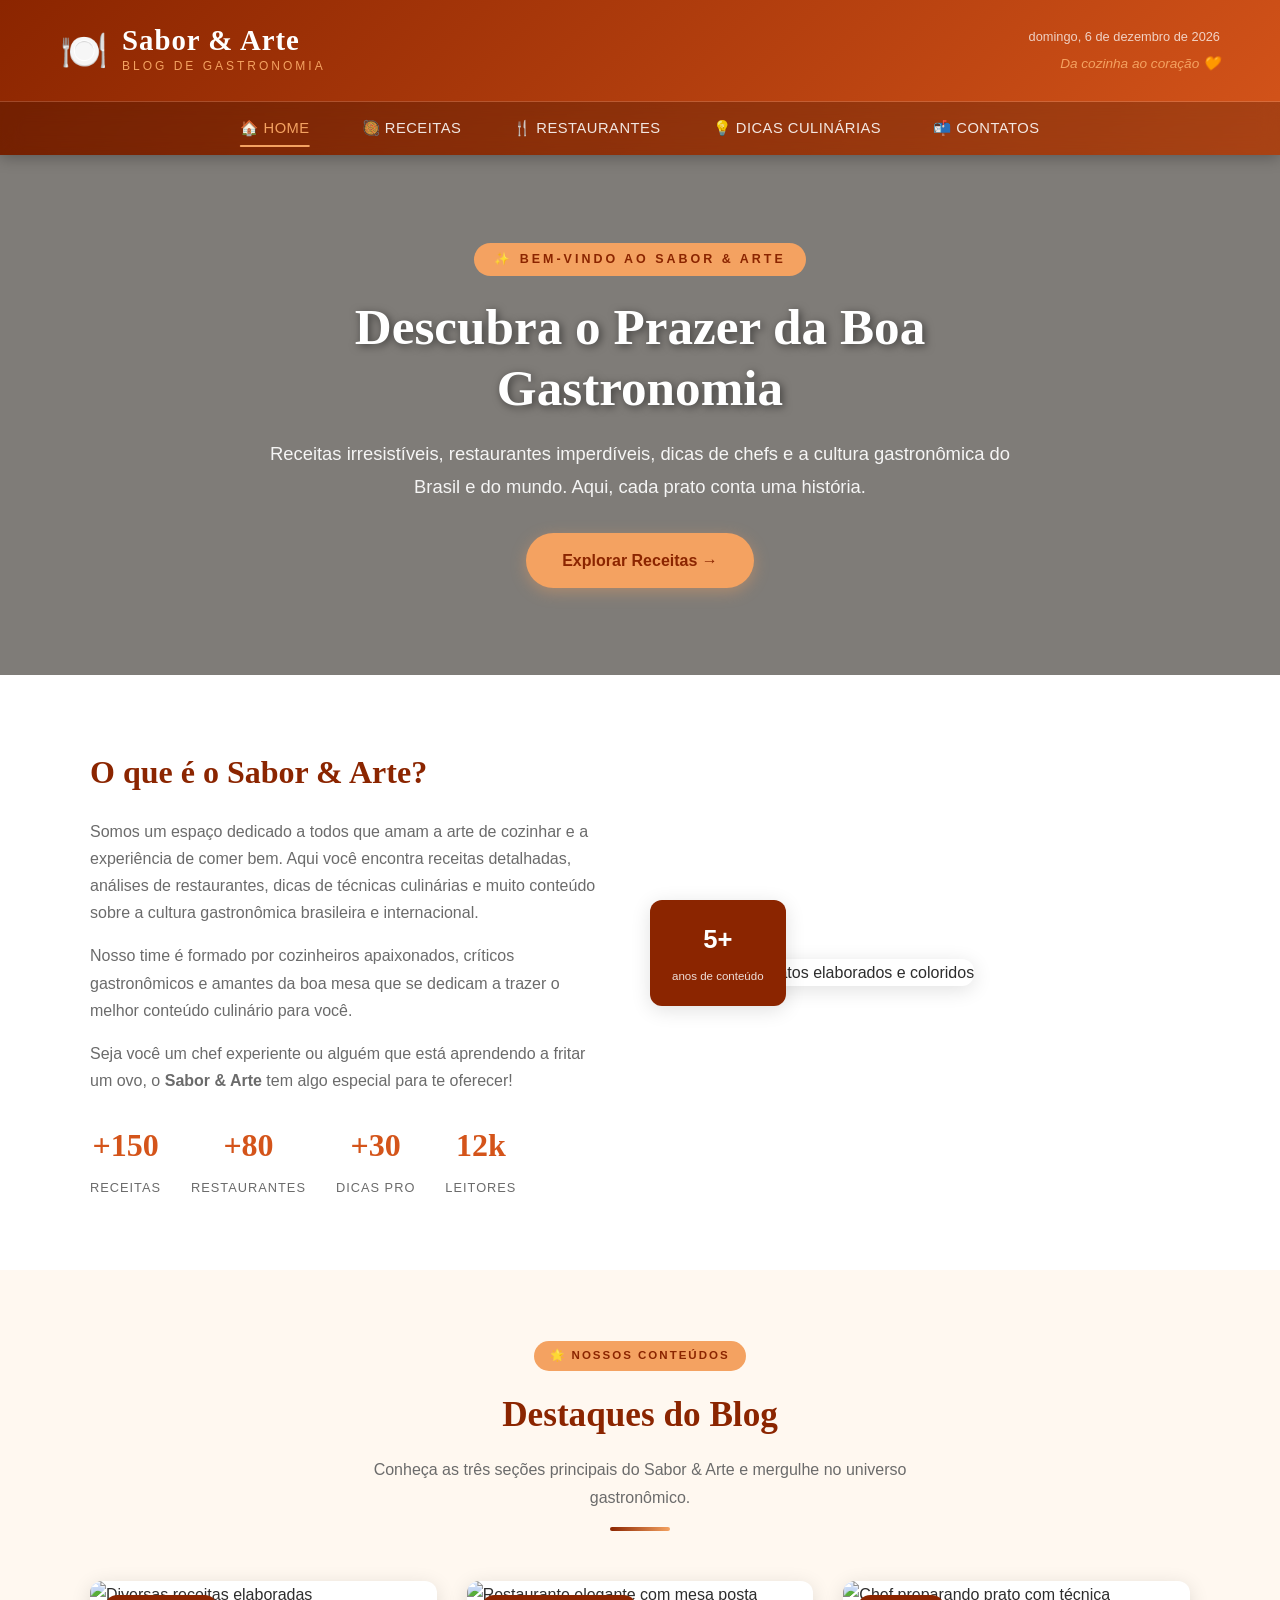
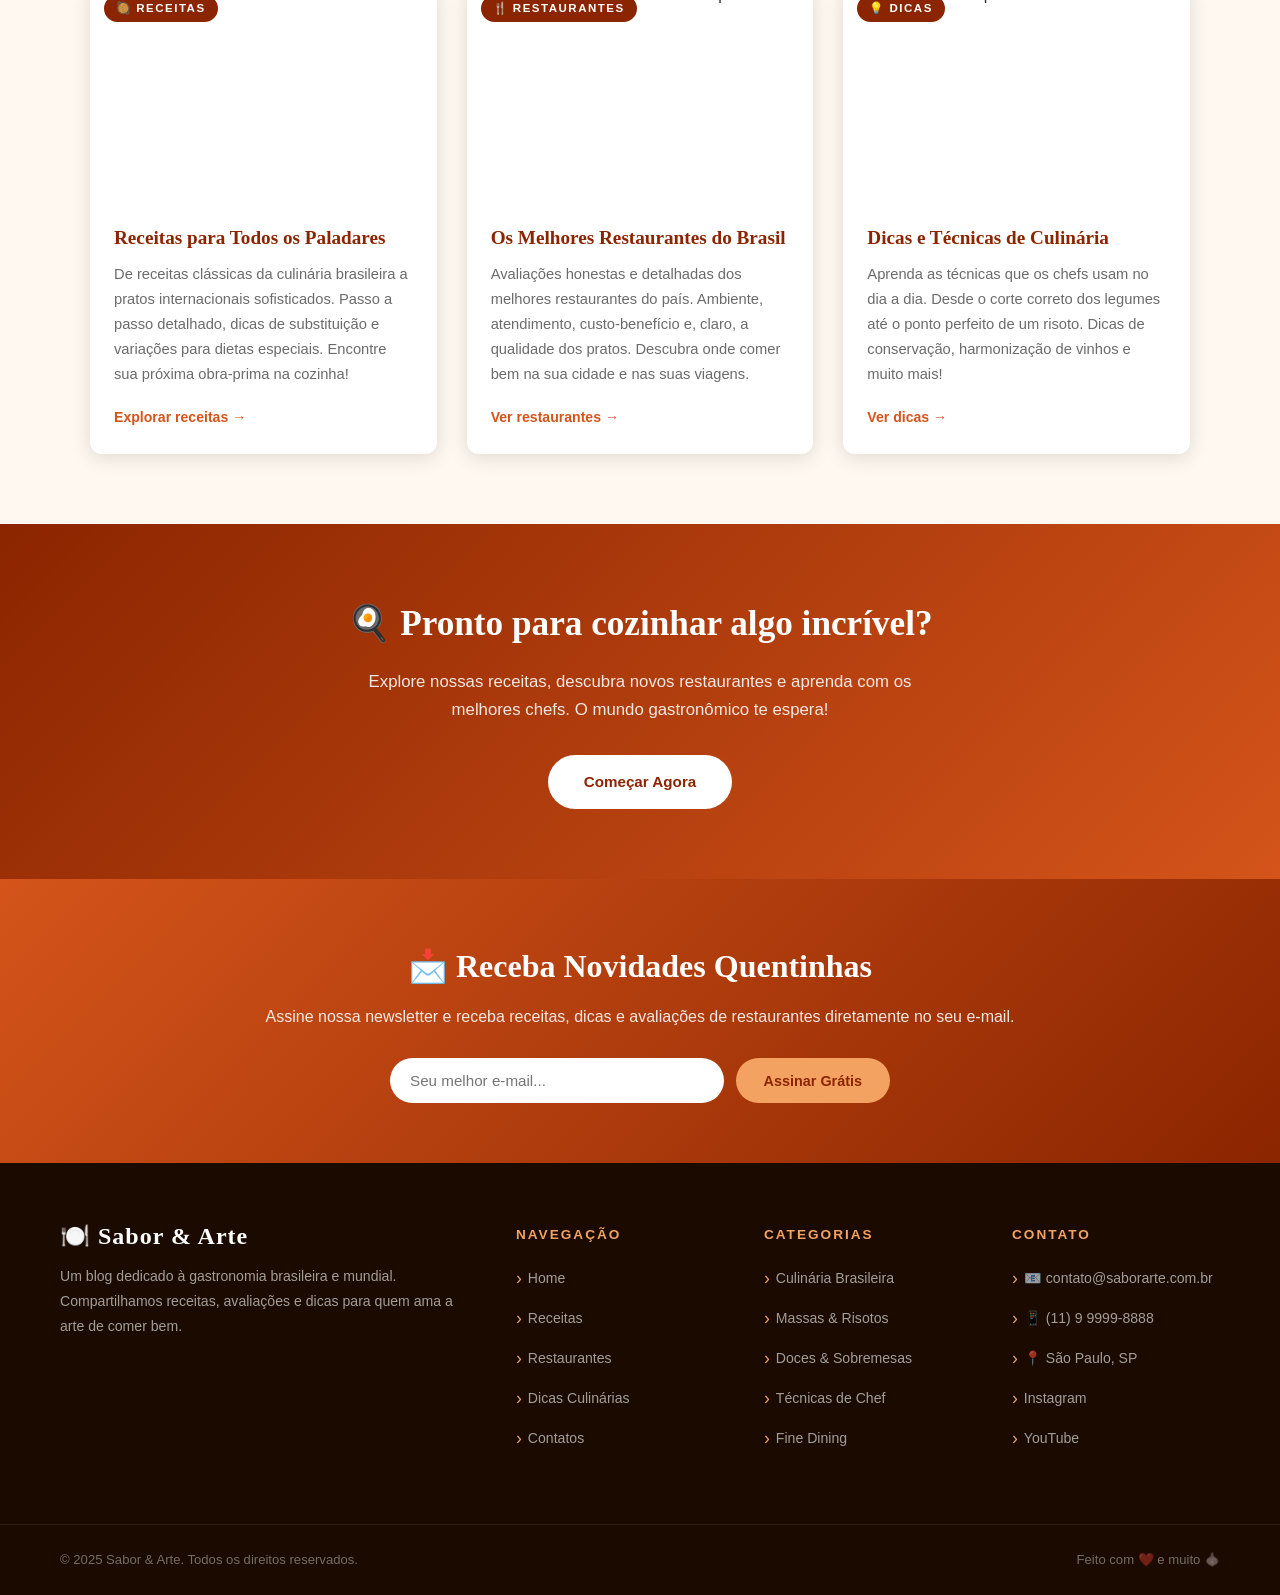
==== index.html @ 5558723e "Rename index.hml to index.html" ====
<!DOCTYPE html>
<html lang="pt-BR">
<head>
  <meta charset="UTF-8" />
  <meta name="viewport" content="width=device-width, initial-scale=1.0" />
  <meta name="description"
        content="Sabor & Arte — Blog de gastronomia com receitas, restaurantes, dicas culinárias e muito mais." />
  <title>Sabor &amp; Arte | Blog de Gastronomia</title>
  <link rel="stylesheet" href="css/style.css" />
</head>
<body>

  <!-- ===================== HEADER ===================== -->
  <header>
    <div class="header-top">
      <a href="index.html" class="logo">
        <span class="logo-icon">🍽️</span>
        <span class="logo-text">
          <span class="logo-title">Sabor &amp; Arte</span>
          <span class="logo-subtitle">Blog de Gastronomia</span>
        </span>
      </a>
      <div class="header-info">
        <span class="header-date" id="data-atual"></span>
        <span class="header-slogan">Da cozinha ao coração 🧡</span>
      </div>
    </div>

    <!-- NAV -->
    <nav>
      <ul>
        <li><a href="index.html" class="active">🏠 Home</a></li>
        <li><a href="receitas.html">🥘 Receitas</a></li>
        <li><a href="restaurantes.html">🍴 Restaurantes</a></li>
        <li><a href="dicas.html">💡 Dicas Culinárias</a></li>
        <li><a href="contatos.html">📬 Contatos</a></li>
      </ul>
    </nav>
  </header>

  <!-- ===================== MAIN ===================== -->
  <main>

    <!-- HERO -->
    <section class="hero">
      <div class="hero-content">
        <span class="hero-badge">✨ Bem-vindo ao Sabor &amp; Arte</span>
        <h1>Descubra o Prazer da Boa Gastronomia</h1>
        <p>
          Receitas irresistíveis, restaurantes imperdíveis, dicas de chefs e
          a cultura gastronômica do Brasil e do mundo. Aqui, cada prato conta
          uma história.
        </p>
        <a href="receitas.html" class="btn-hero">Explorar Receitas →</a>
      </div>
    </section>

    <!-- SOBRE O BLOG -->
    <section class="sobre">
      <div class="sobre-grid">
        <div class="sobre-texto">
          <h2>O que é o Sabor &amp; Arte?</h2>
          <p>
            Somos um espaço dedicado a todos que amam a arte de cozinhar e
            a experiência de comer bem. Aqui você encontra receitas
            detalhadas, análises de restaurantes, dicas de técnicas
            culinárias e muito conteúdo sobre a cultura gastronômica
            brasileira e internacional.
          </p>
          <p>
            Nosso time é formado por cozinheiros apaixonados, críticos
            gastronômicos e amantes da boa mesa que se dedicam a trazer
            o melhor conteúdo culinário para você.
          </p>
          <p>
            Seja você um chef experiente ou alguém que está aprendendo
            a fritar um ovo, o <strong>Sabor &amp; Arte</strong> tem
            algo especial para te oferecer!
          </p>
          <div class="sobre-stats">
            <div class="stat">
              <span class="stat-numero">+150</span>
              <span class="stat-label">Receitas</span>
            </div>
            <div class="stat">
              <span class="stat-numero">+80</span>
              <span class="stat-label">Restaurantes</span>
            </div>
            <div class="stat">
              <span class="stat-numero">+30</span>
              <span class="stat-label">Dicas Pro</span>
            </div>
            <div class="stat">
              <span class="stat-numero">12k</span>
              <span class="stat-label">Leitores</span>
            </div>
          </div>
        </div>
        <div class="sobre-imagem">
          <img
            src="https://images.unsplash.com/photo-1466637574441-749b8f19452f?w=700&q=80"
            alt="Mesa com pratos elaborados e coloridos"
          />
          <div class="sobre-imagem-badge">
            <span>5+</span>
            <small>anos de conteúdo</small>
          </div>
        </div>
      </div>
    </section>

    <!-- DESTAQUES -->
    <section class="destaques">
      <div class="section-header">
        <span class="section-tag">🌟 Nossos Conteúdos</span>
        <h2>Destaques do Blog</h2>
        <p>Conheça as três seções principais do Sabor &amp; Arte e mergulhe
           no universo gastronômico.</p>
        <div class="divisor"></div>
      </div>

      <div class="cards-grid">

        <!-- Card Receitas -->
        <a href="receitas.html" class="card">
          <div class="card-img-wrap">
            <img
              src="https://images.unsplash.com/photo-1556909114-f6e7ad7d3136?w=700&q=80"
              alt="Diversas receitas elaboradas"
            />
            <span class="card-categoria">🥘 Receitas</span>
          </div>
          <div class="card-body">
            <h3>Receitas para Todos os Paladares</h3>
            <p>
              De receitas clássicas da culinária brasileira a pratos
              internacionais sofisticados. Passo a passo detalhado,
              dicas de substituição e variações para dietas especiais.
              Encontre sua próxima obra-prima na cozinha!
            </p>
            <span class="card-link">Explorar receitas →</span>
          </div>
        </a>

        <!-- Card Restaurantes -->
        <a href="restaurantes.html" class="card">
          <div class="card-img-wrap">
            <img
              src="https://images.unsplash.com/photo-1414235077428-338989a2e8c0?w=700&q=80"
              alt="Restaurante elegante com mesa posta"
            />
            <span class="card-categoria">🍴 Restaurantes</span>
          </div>
          <div class="card-body">
            <h3>Os Melhores Restaurantes do Brasil</h3>
            <p>
              Avaliações honestas e detalhadas dos melhores restaurantes
              do país. Ambiente, atendimento, custo-benefício e, claro,
              a qualidade dos pratos. Descubra onde comer bem na sua
              cidade e nas suas viagens.
            </p>
            <span class="card-link">Ver restaurantes →</span>
          </div>
        </a>

        <!-- Card Dicas -->
        <a href="dicas.html" class="card">
          <div class="card-img-wrap">
            <img
              src="https://images.unsplash.com/photo-1507048331197-7d4ac70811cf?w=700&q=80"
              alt="Chef preparando prato com técnica"
            />
            <span class="card-categoria">💡 Dicas</span>
          </div>
          <div class="card-body">
            <h3>Dicas e Técnicas de Culinária</h3>
            <p>
              Aprenda as técnicas que os chefs usam no dia a dia.
              Desde o corte correto dos legumes até o ponto perfeito
              de um risoto. Dicas de conservação, harmonização de
              vinhos e muito mais!
            </p>
            <span class="card-link">Ver dicas →</span>
          </div>
        </a>

      </div>
    </section>

    <!-- BANNER CTA -->
    <div class="banner-cta">
      <h2>🍳 Pronto para cozinhar algo incrível?</h2>
      <p>
        Explore nossas receitas, descubra novos restaurantes e aprenda
        com os melhores chefs. O mundo gastronômico te espera!
      </p>
      <a href="receitas.html" class="btn-cta">Começar Agora</a>
    </div>

    <!-- NEWSLETTER -->
    <section class="newsletter">
      <h2>📩 Receba Novidades Quentinhas</h2>
      <p>Assine nossa newsletter e receba receitas, dicas e avaliações
         de restaurantes diretamente no seu e-mail.</p>
      <form class="newsletter-form" onsubmit="return false;">
        <input type="email" placeholder="Seu melhor e-mail..." required />
        <button type="submit">Assinar Grátis</button>
      </form>
    </section>

  </main>

  <!-- ===================== FOOTER ===================== -->
  <footer>
    <div class="footer-top">
      <div class="footer-brand">
        <span class="logo-title">🍽️ Sabor &amp; Arte</span>
        <p>
          Um blog dedicado à gastronomia brasileira e mundial.
          Compartilhamos receitas, avaliações e dicas para quem
          ama a arte de comer bem.
        </p>
      </div>
      <div class="footer-col">
        <h4>Navegação</h4>
        <ul>
          <li><a href="index.html">Home</a></li>
          <li><a href="receitas.html">Receitas</a></li>
          <li><a href="restaurantes.html">Restaurantes</a></li>
          <li><a href="dicas.html">Dicas Culinárias</a></li>
          <li><a href="contatos.html">Contatos</a></li>
        </ul>
      </div>
      <div class="footer-col">
        <h4>Categorias</h4>
        <ul>
          <li><a href="receitas.html">Culinária Brasileira</a></li>
          <li><a href="receitas.html">Massas & Risotos</a></li>
          <li><a href="receitas.html">Doces & Sobremesas</a></li>
          <li><a href="dicas.html">Técnicas de Chef</a></li>
          <li><a href="restaurantes.html">Fine Dining</a></li>
        </ul>
      </div>
      <div class="footer-col">
        <h4>Contato</h4>
        <ul>
          <li><a href="contatos.html">📧 contato@saborarte.com.br</a></li>
          <li><a href="contatos.html">📱 (11) 9 9999-8888</a></li>
          <li><a href="contatos.html">📍 São Paulo, SP</a></li>
          <li><a href="contatos.html">Instagram</a></li>
          <li><a href="contatos.html">YouTube</a></li>
        </ul>
      </div>
    </div>
    <div class="footer-bottom">
      <span>&copy; 2025 Sabor &amp; Arte. Todos os direitos reservados.</span>
      <span>Feito com ❤️ e muito 🧄</span>
    </div>
  </footer>

  <script>
    // Exibe a data atual no header
    const d = new Date();
    const opts = { weekday:'long', day:'numeric', month:'long', year:'numeric' };
    document.getElementById('data-atual').textContent =
      d.toLocaleDateString('pt-BR', opts);
  </script>

</body>
</html>
---- css/style.css ----
/* ============================================
   RESET E VARIÁVEIS GLOBAIS
   ============================================ */
* {
  margin: 0;
  padding: 0;
  box-sizing: border-box;
}

:root {
  --cor-primaria: #8B2500;
  --cor-secundaria: #D4541A;
  --cor-destaque: #F4A261;
  --cor-clara: #FFF8F0;
  --cor-texto: #2D2D2D;
  --cor-texto-claro: #6B6B6B;
  --cor-branco: #FFFFFF;
  --cor-footer: #1A0A00;
  --fonte-titulo: 'Georgia', serif;
  --fonte-corpo: 'Segoe UI', Tahoma, Geneva, Verdana, sans-serif;
  --sombra: 0 4px 20px rgba(0, 0, 0, 0.12);
  --sombra-hover: 0 8px 30px rgba(0, 0, 0, 0.20);
  --raio: 12px;
  --transicao: all 0.3s ease;
}

html {
  scroll-behavior: smooth;
}

body {
  font-family: var(--fonte-corpo);
  color: var(--cor-texto);
  background-color: var(--cor-clara);
  line-height: 1.7;
}

/* ============================================
   HEADER
   ============================================ */
header {
  background: linear-gradient(135deg, var(--cor-primaria) 0%, var(--cor-secundaria) 100%);
  padding: 0;
  position: sticky;
  top: 0;
  z-index: 1000;
  box-shadow: 0 2px 15px rgba(0,0,0,0.3);
}

.header-top {
  display: flex;
  align-items: center;
  justify-content: space-between;
  padding: 18px 60px;
  border-bottom: 1px solid rgba(255,255,255,0.15);
}

.logo {
  display: flex;
  align-items: center;
  gap: 14px;
  text-decoration: none;
}

.logo-icon {
  font-size: 2.4rem;
  animation: pulse 2s infinite;
}

@keyframes pulse {
  0%, 100% { transform: scale(1); }
  50% { transform: scale(1.08); }
}

.logo-text {
  display: flex;
  flex-direction: column;
}

.logo-title {
  font-family: var(--fonte-titulo);
  font-size: 1.8rem;
  color: var(--cor-branco);
  font-weight: bold;
  letter-spacing: 1px;
  line-height: 1.1;
}

.logo-subtitle {
  font-size: 0.75rem;
  color: var(--cor-destaque);
  letter-spacing: 3px;
  text-transform: uppercase;
}

.header-info {
  display: flex;
  flex-direction: column;
  align-items: flex-end;
  gap: 4px;
}

.header-date {
  font-size: 0.8rem;
  color: rgba(255,255,255,0.75);
}

.header-slogan {
  font-size: 0.85rem;
  color: var(--cor-destaque);
  font-style: italic;
}

/* ============================================
   NAV
   ============================================ */
nav {
  background: rgba(0,0,0,0.2);
  backdrop-filter: blur(10px);
}

nav ul {
  list-style: none;
  display: flex;
  justify-content: center;
  align-items: center;
  padding: 0 60px;
  gap: 4px;
}

nav ul li a {
  display: block;
  color: rgba(255,255,255,0.88);
  text-decoration: none;
  padding: 14px 24px;
  font-size: 0.92rem;
  font-weight: 500;
  letter-spacing: 0.5px;
  text-transform: uppercase;
  position: relative;
  transition: var(--transicao);
}

nav ul li a::after {
  content: '';
  position: absolute;
  bottom: 8px;
  left: 50%;
  transform: translateX(-50%);
  width: 0;
  height: 2px;
  background: var(--cor-destaque);
  transition: var(--transicao);
  border-radius: 2px;
}

nav ul li a:hover,
nav ul li a.active {
  color: var(--cor-branco);
}

nav ul li a:hover::after,
nav ul li a.active::after {
  width: 60%;
}

nav ul li a.active {
  color: var(--cor-destaque);
}

/* ============================================
   MAIN
   ============================================ */
main {
  min-height: calc(100vh - 200px);
}

/* ============================================
   HERO BANNER
   ============================================ */
.hero {
  background: linear-gradient(rgba(0,0,0,0.50), rgba(0,0,0,0.50)),
              url('https://images.unsplash.com/photo-1504674900247-0877df9cc836?w=1600&q=80')
              center/cover no-repeat;
  height: 520px;
  display: flex;
  align-items: center;
  justify-content: center;
  text-align: center;
  padding: 40px;
}

.hero-content {
  max-width: 760px;
}

.hero-badge {
  display: inline-block;
  background: var(--cor-destaque);
  color: var(--cor-primaria);
  font-size: 0.78rem;
  font-weight: 700;
  letter-spacing: 3px;
  text-transform: uppercase;
  padding: 6px 20px;
  border-radius: 30px;
  margin-bottom: 20px;
}

.hero h1 {
  font-family: var(--fonte-titulo);
  font-size: 3.2rem;
  color: var(--cor-branco);
  margin-bottom: 18px;
  line-height: 1.2;
  text-shadow: 2px 2px 8px rgba(0,0,0,0.5);
}

.hero p {
  font-size: 1.15rem;
  color: rgba(255,255,255,0.92);
  margin-bottom: 30px;
  line-height: 1.8;
}

.btn-hero {
  display: inline-block;
  background: var(--cor-destaque);
  color: var(--cor-primaria);
  padding: 14px 36px;
  border-radius: 50px;
  font-weight: 700;
  font-size: 1rem;
  text-decoration: none;
  transition: var(--transicao);
  box-shadow: 0 4px 15px rgba(244,162,97,0.4);
}

.btn-hero:hover {
  background: var(--cor-branco);
  transform: translateY(-3px);
  box-shadow: 0 8px 25px rgba(244,162,97,0.5);
}

/* ============================================
   SEÇÕES GERAIS
   ============================================ */
section {
  padding: 70px 60px;
}

.section-header {
  text-align: center;
  margin-bottom: 50px;
}

.section-tag {
  display: inline-block;
  background: var(--cor-destaque);
  color: var(--cor-primaria);
  font-size: 0.72rem;
  font-weight: 700;
  letter-spacing: 2px;
  text-transform: uppercase;
  padding: 5px 16px;
  border-radius: 20px;
  margin-bottom: 14px;
}

.section-header h2 {
  font-family: var(--fonte-titulo);
  font-size: 2.2rem;
  color: var(--cor-primaria);
  margin-bottom: 12px;
}

.section-header p {
  font-size: 1rem;
  color: var(--cor-texto-claro);
  max-width: 600px;
  margin: 0 auto;
}

.divisor {
  width: 60px;
  height: 4px;
  background: linear-gradient(90deg, var(--cor-primaria), var(--cor-destaque));
  margin: 16px auto 0;
  border-radius: 2px;
}

/* ============================================
   SOBRE O BLOG (Home)
   ============================================ */
.sobre {
  background: var(--cor-branco);
}

.sobre-grid {
  display: grid;
  grid-template-columns: 1fr 1fr;
  gap: 60px;
  align-items: center;
  max-width: 1100px;
  margin: 0 auto;
}

.sobre-texto h2 {
  font-family: var(--fonte-titulo);
  font-size: 2rem;
  color: var(--cor-primaria);
  margin-bottom: 18px;
}

.sobre-texto p {
  font-size: 1rem;
  color: var(--cor-texto-claro);
  margin-bottom: 16px;
}

.sobre-stats {
  display: flex;
  gap: 30px;
  margin-top: 24px;
}

.stat {
  text-align: center;
}

.stat-numero {
  display: block;
  font-size: 2rem;
  font-weight: 700;
  color: var(--cor-secundaria);
  font-family: var(--fonte-titulo);
}

.stat-label {
  font-size: 0.8rem;
  color: var(--cor-texto-claro);
  text-transform: uppercase;
  letter-spacing: 1px;
}

.sobre-imagem {
  position: relative;
}

.sobre-imagem img {
  width: 100%;
  height: 380px;
  object-fit: cover;
  border-radius: var(--raio);
  box-shadow: var(--sombra);
}

.sobre-imagem-badge {
  position: absolute;
  bottom: -20px;
  left: -20px;
  background: var(--cor-primaria);
  color: var(--cor-branco);
  padding: 18px 22px;
  border-radius: var(--raio);
  text-align: center;
  box-shadow: var(--sombra);
}

.sobre-imagem-badge span {
  display: block;
  font-size: 1.6rem;
  font-weight: 700;
}

.sobre-imagem-badge small {
  font-size: 0.72rem;
  opacity: 0.85;
}

/* ============================================
   DESTAQUES / CARDS
   ============================================ */
.destaques {
  background: var(--cor-clara);
}

.cards-grid {
  display: grid;
  grid-template-columns: repeat(3, 1fr);
  gap: 30px;
  max-width: 1100px;
  margin: 0 auto;
}

.card {
  background: var(--cor-branco);
  border-radius: var(--raio);
  overflow: hidden;
  box-shadow: var(--sombra);
  transition: var(--transicao);
  text-decoration: none;
  color: inherit;
  display: block;
}

.card:hover {
  transform: translateY(-8px);
  box-shadow: var(--sombra-hover);
}

.card-img-wrap {
  position: relative;
  overflow: hidden;
  height: 220px;
}

.card-img-wrap img {
  width: 100%;
  height: 100%;
  object-fit: cover;
  transition: transform 0.5s ease;
}

.card:hover .card-img-wrap img {
  transform: scale(1.08);
}

.card-categoria {
  position: absolute;
  top: 14px;
  left: 14px;
  background: var(--cor-primaria);
  color: var(--cor-branco);
  font-size: 0.72rem;
  font-weight: 600;
  letter-spacing: 1.5px;
  text-transform: uppercase;
  padding: 4px 12px;
  border-radius: 20px;
}

.card-body {
  padding: 24px;
}

.card-body h3 {
  font-family: var(--fonte-titulo);
  font-size: 1.2rem;
  color: var(--cor-primaria);
  margin-bottom: 10px;
  line-height: 1.4;
}

.card-body p {
  font-size: 0.92rem;
  color: var(--cor-texto-claro);
  line-height: 1.7;
  margin-bottom: 16px;
}

.card-link {
  display: inline-flex;
  align-items: center;
  gap: 6px;
  color: var(--cor-secundaria);
  font-size: 0.88rem;
  font-weight: 600;
  text-decoration: none;
  transition: var(--transicao);
}

.card-link:hover {
  color: var(--cor-primaria);
  gap: 10px;
}

/* ============================================
   BANNER CTA
   ============================================ */
.banner-cta {
  background: linear-gradient(135deg, var(--cor-primaria), var(--cor-secundaria));
  text-align: center;
  padding: 70px 60px;
}

.banner-cta h2 {
  font-family: var(--fonte-titulo);
  font-size: 2.2rem;
  color: var(--cor-branco);
  margin-bottom: 14px;
}

.banner-cta p {
  font-size: 1.05rem;
  color: rgba(255,255,255,0.88);
  margin-bottom: 30px;
  max-width: 600px;
  margin-left: auto;
  margin-right: auto;
}

.btn-cta {
  display: inline-block;
  background: var(--cor-branco);
  color: var(--cor-primaria);
  padding: 14px 36px;
  border-radius: 50px;
  font-weight: 700;
  font-size: 0.95rem;
  text-decoration: none;
  transition: var(--transicao);
}

.btn-cta:hover {
  background: var(--cor-destaque);
  transform: translateY(-3px);
}

/* ============================================
   PAGE HERO (páginas internas)
   ============================================ */
.page-hero {
  background: linear-gradient(135deg, var(--cor-primaria) 0%, var(--cor-secundaria) 100%);
  padding: 70px 60px;
  text-align: center;
  position: relative;
  overflow: hidden;
}

.page-hero::before {
  content: '';
  position: absolute;
  top: -50%;
  right: -10%;
  width: 400px;
  height: 400px;
  background: rgba(255,255,255,0.05);
  border-radius: 50%;
}

.page-hero::after {
  content: '';
  position: absolute;
  bottom: -60%;
  left: -5%;
  width: 300px;
  height: 300px;
  background: rgba(255,255,255,0.05);
  border-radius: 50%;
}

.page-hero-icon {
  font-size: 3.5rem;
  margin-bottom: 16px;
  display: block;
}

.page-hero h1 {
  font-family: var(--fonte-titulo);
  font-size: 2.8rem;
  color: var(--cor-branco);
  margin-bottom: 14px;
}

.page-hero p {
  font-size: 1.08rem;
  color: rgba(255,255,255,0.88);
  max-width: 640px;
  margin: 0 auto;
  line-height: 1.8;
}

.breadcrumb {
  display: flex;
  justify-content: center;
  gap: 8px;
  margin-top: 20px;
  font-size: 0.85rem;
}

.breadcrumb a {
  color: var(--cor-destaque);
  text-decoration: none;
}

.breadcrumb span {
  color: rgba(255,255,255,0.6);
}

/* ============================================
   ARTIGOS / POSTS
   ============================================ */
.artigos {
  background: var(--cor-clara);
}

.artigos-grid {
  display: grid;
  grid-template-columns: repeat(2, 1fr);
  gap: 30px;
  max-width: 1100px;
  margin: 0 auto;
}

.artigo-card {
  background: var(--cor-branco);
  border-radius: var(--raio);
  overflow: hidden;
  box-shadow: var(--sombra);
  transition: var(--transicao);
  display: flex;
  flex-direction: column;
}

.artigo-card:hover {
  transform: translateY(-5px);
  box-shadow: var(--sombra-hover);
}

.artigo-card img {
  width: 100%;
  height: 220px;
  object-fit: cover;
  transition: transform 0.4s ease;
}

.artigo-card:hover img {
  transform: scale(1.05);
}

.artigo-card-body {
  padding: 26px;
  flex: 1;
  display: flex;
  flex-direction: column;
}

.artigo-meta {
  display: flex;
  align-items: center;
  gap: 14px;
  margin-bottom: 14px;
  font-size: 0.8rem;
  color: var(--cor-texto-claro);
}

.artigo-meta .tag {
  background: var(--cor-clara);
  color: var(--cor-primaria);
  font-weight: 600;
  padding: 3px 10px;
  border-radius: 20px;
  border: 1px solid var(--cor-destaque);
}

.artigo-card-body h3 {
  font-family: var(--fonte-titulo);
  font-size: 1.25rem;
  color: var(--cor-primaria);
  margin-bottom: 12px;
  line-height: 1.4;
}

.artigo-card-body p {
  font-size: 0.93rem;
  color: var(--cor-texto-claro);
  flex: 1;
  margin-bottom: 20px;
}

.btn-ler {
  display: inline-flex;
  align-items: center;
  gap: 8px;
  background: var(--cor-primaria);
  color: var(--cor-branco);
  padding: 10px 22px;
  border-radius: 50px;
  font-size: 0.85rem;
  font-weight: 600;
  text-decoration: none;
  transition: var(--transicao);
  align-self: flex-start;
}

.btn-ler:hover {
  background: var(--cor-secundaria);
  transform: translateX(4px);
}

/* ============================================
   RECEITA DESTAQUE
   ============================================ */
.receita-destaque {
  background: var(--cor-branco);
}

.receita-destaque-grid {
  display: grid;
  grid-template-columns: 1fr 1fr;
  gap: 60px;
  align-items: start;
  max-width: 1100px;
  margin: 0 auto;
}

.receita-destaque img {
  width: 100%;
  height: 420px;
  object-fit: cover;
  border-radius: var(--raio);
  box-shadow: var(--sombra);
}

.receita-info h2 {
  font-family: var(--fonte-titulo);
  font-size: 1.9rem;
  color: var(--cor-primaria);
  margin-bottom: 14px;
}

.receita-info > p {
  color: var(--cor-texto-claro);
  margin-bottom: 24px;
  font-size: 0.95rem;
}

.receita-detalhes {
  display: flex;
  gap: 20px;
  margin-bottom: 28px;
  flex-wrap: wrap;
}

.detalhe {
  display: flex;
  align-items: center;
  gap: 6px;
  background: var(--cor-clara);
  padding: 8px 16px;
  border-radius: 30px;
  font-size: 0.85rem;
  color: var(--cor-texto);
  font-weight: 500;
}

.ingredientes h3,
.modo-preparo h3 {
  font-family: var(--fonte-titulo);
  color: var(--cor-primaria);
  margin-bottom: 12px;
  font-size: 1.1rem;
}

.ingredientes ul {
  list-style: none;
  margin-bottom: 24px;
}

.ingredientes ul li {
  padding: 6px 0;
  border-bottom: 1px dashed #e0d5c8;
  font-size: 0.92rem;
  color: var(--cor-texto-claro);
  display: flex;
  align-items: center;
  gap: 8px;
}

.ingredientes ul li::before {
  content: '✦';
  color: var(--cor-destaque);
  font-size: 0.65rem;
}

.modo-preparo ol {
  padding-left: 20px;
}

.modo-preparo ol li {
  padding: 6px 0;
  font-size: 0.92rem;
  color: var(--cor-texto-claro);
  margin-bottom: 6px;
}

/* ============================================
   RESTAURANTES
   ============================================ */
.restaurantes-grid {
  display: grid;
  grid-template-columns: repeat(3, 1fr);
  gap: 28px;
  max-width: 1100px;
  margin: 0 auto;
}

.restaurante-card {
  background: var(--cor-branco);
  border-radius: var(--raio);
  overflow: hidden;
  box-shadow: var(--sombra);
  transition: var(--transicao);
}

.restaurante-card:hover {
  transform: translateY(-6px);
  box-shadow: var(--sombra-hover);
}

.restaurante-card img {
  width: 100%;
  height: 200px;
  object-fit: cover;
  transition: transform 0.4s ease;
}

.restaurante-card:hover img {
  transform: scale(1.06);
}

.restaurante-body {
  padding: 20px;
}

.restaurante-body h3 {
  font-family: var(--fonte-titulo);
  font-size: 1.15rem;
  color: var(--cor-primaria);
  margin-bottom: 6px;
}

.restaurante-local {
  font-size: 0.82rem;
  color: var(--cor-texto-claro);
  margin-bottom: 10px;
  display: flex;
  align-items: center;
  gap: 4px;
}

.estrelas {
  color: #f4c542;
  font-size: 0.95rem;
  margin-bottom: 12px;
  display: block;
}

.restaurante-body p {
  font-size: 0.88rem;
  color: var(--cor-texto-claro);
  line-height: 1.6;
  margin-bottom: 14px;
}

.tag-culinaria {
  display: inline-block;
  background: var(--cor-destaque);
  color: var(--cor-primaria);
  font-size: 0.75rem;
  font-weight: 600;
  padding: 4px 12px;
  border-radius: 20px;
}

/* ============================================
   MAPA / DICAS
   ============================================ */
.dicas-grid {
  display: grid;
  grid-template-columns: repeat(2, 1fr);
  gap: 24px;
  max-width: 1100px;
  margin: 0 auto;
}

.dica-item {
  background: var(--cor-branco);
  border-radius: var(--raio);
  padding: 28px;
  box-shadow: var(--sombra);
  display: flex;
  gap: 20px;
  transition: var(--transicao);
  align-items: flex-start;
}

.dica-item:hover {
  transform: translateY(-4px);
  box-shadow: var(--sombra-hover);
}

.dica-icone {
  font-size: 2.2rem;
  flex-shrink: 0;
  width: 60px;
  height: 60px;
  background: var(--cor-clara);
  border-radius: 50%;
  display: flex;
  align-items: center;
  justify-content: center;
}

.dica-conteudo h3 {
  font-family: var(--fonte-titulo);
  color: var(--cor-primaria);
  margin-bottom: 8px;
  font-size: 1.1rem;
}

.dica-conteudo p {
  font-size: 0.91rem;
  color: var(--cor-texto-claro);
  line-height: 1.7;
}

/* ============================================
   CONTATOS
   ============================================ */
.contatos-section {
  background: var(--cor-clara);
}

.contatos-grid {
  display: grid;
  grid-template-columns: 1fr 1fr;
  gap: 60px;
  max-width: 1100px;
  margin: 0 auto;
}

.contatos-info h2 {
  font-family: var(--fonte-titulo);
  font-size: 1.9rem;
  color: var(--cor-primaria);
  margin-bottom: 16px;
}

.contatos-info p {
  color: var(--cor-texto-claro);
  margin-bottom: 30px;
  line-height: 1.8;
}

.contato-item {
  display: flex;
  align-items: center;
  gap: 16px;
  margin-bottom: 20px;
  padding: 16px 20px;
  background: var(--cor-branco);
  border-radius: var(--raio);
  box-shadow: var(--sombra);
  transition: var(--transicao);
}

.contato-item:hover {
  transform: translateX(6px);
}

.contato-icone {
  font-size: 1.6rem;
  width: 50px;
  height: 50px;
  background: var(--cor-primaria);
  border-radius: 50%;
  display: flex;
  align-items: center;
  justify-content: center;
  flex-shrink: 0;
}

.contato-texto strong {
  display: block;
  font-size: 0.85rem;
  color: var(--cor-primaria);
  font-weight: 700;
  text-transform: uppercase;
  letter-spacing: 1px;
  margin-bottom: 2px;
}

.contato-texto span {
  font-size: 0.93rem;
  color: var(--cor-texto-claro);
}

.redes-sociais {
  margin-top: 30px;
}

.redes-sociais h3 {
  font-family: var(--fonte-titulo);
  color: var(--cor-primaria);
  margin-bottom: 16px;
}

.social-links {
  display: flex;
  gap: 12px;
}

.social-link {
  display: flex;
  align-items: center;
  gap: 8px;
  background: var(--cor-primaria);
  color: var(--cor-branco);
  padding: 10px 18px;
  border-radius: 30px;
  text-decoration: none;
  font-size: 0.85rem;
  font-weight: 600;
  transition: var(--transicao);
}

.social-link:hover {
  background: var(--cor-secundaria);
  transform: translateY(-3px);
}

/* FORMULÁRIO */
.form-contato {
  background: var(--cor-branco);
  padding: 40px;
  border-radius: var(--raio);
  box-shadow: var(--sombra);
}

.form-contato h2 {
  font-family: var(--fonte-titulo);
  font-size: 1.6rem;
  color: var(--cor-primaria);
  margin-bottom: 24px;
}

.form-grupo {
  margin-bottom: 20px;
}

.form-grupo label {
  display: block;
  font-size: 0.85rem;
  font-weight: 600;
  color: var(--cor-texto);
  margin-bottom: 7px;
  text-transform: uppercase;
  letter-spacing: 0.5px;
}

.form-grupo input,
.form-grupo select,
.form-grupo textarea {
  width: 100%;
  padding: 12px 16px;
  border: 2px solid #e8ddd4;
  border-radius: 8px;
  font-family: var(--fonte-corpo);
  font-size: 0.95rem;
  color: var(--cor-texto);
  background: var(--cor-clara);
  transition: var(--transicao);
  outline: none;
}

.form-grupo input:focus,
.form-grupo select:focus,
.form-grupo textarea:focus {
  border-color: var(--cor-secundaria);
  background: var(--cor-branco);
  box-shadow: 0 0 0 3px rgba(212, 84, 26, 0.12);
}

.form-grupo textarea {
  height: 130px;
  resize: vertical;
}

.form-row {
  display: grid;
  grid-template-columns: 1fr 1fr;
  gap: 16px;
}

.btn-enviar {
  width: 100%;
  padding: 14px;
  background: linear-gradient(135deg, var(--cor-primaria), var(--cor-secundaria));
  color: var(--cor-branco);
  border: none;
  border-radius: 8px;
  font-size: 1rem;
  font-weight: 700;
  cursor: pointer;
  transition: var(--transicao);
  letter-spacing: 0.5px;
}

.btn-enviar:hover {
  opacity: 0.9;
  transform: translateY(-2px);
  box-shadow: 0 6px 20px rgba(139,37,0,0.3);
}

/* ============================================
   NEWSLETTER
   ============================================ */
.newsletter {
  background: linear-gradient(135deg, var(--cor-secundaria), var(--cor-primaria));
  text-align: center;
  padding: 60px;
}

.newsletter h2 {
  font-family: var(--fonte-titulo);
  font-size: 2rem;
  color: var(--cor-branco);
  margin-bottom: 10px;
}

.newsletter p {
  color: rgba(255,255,255,0.88);
  margin-bottom: 28px;
  font-size: 1rem;
}

.newsletter-form {
  display: flex;
  gap: 12px;
  justify-content: center;
  max-width: 500px;
  margin: 0 auto;
}

.newsletter-form input {
  flex: 1;
  padding: 14px 20px;
  border: none;
  border-radius: 50px;
  font-size: 0.95rem;
  outline: none;
  font-family: var(--fonte-corpo);
}

.newsletter-form button {
  padding: 14px 28px;
  background: var(--cor-destaque);
  color: var(--cor-primaria);
  border: none;
  border-radius: 50px;
  font-size: 0.9rem;
  font-weight: 700;
  cursor: pointer;
  transition: var(--transicao);
  white-space: nowrap;
}

.newsletter-form button:hover {
  background: var(--cor-branco);
  transform: scale(1.04);
}

/* ============================================
   FOOTER
   ============================================ */
footer {
  background: var(--cor-footer);
  color: rgba(255,255,255,0.75);
}

.footer-top {
  display: grid;
  grid-template-columns: 2fr 1fr 1fr 1fr;
  gap: 40px;
  padding: 60px;
  border-bottom: 1px solid rgba(255,255,255,0.08);
}

.footer-brand .logo-title {
  font-size: 1.5rem;
  margin-bottom: 14px;
  display: block;
}

.footer-brand p {
  font-size: 0.88rem;
  line-height: 1.8;
  color: rgba(255,255,255,0.6);
  margin-bottom: 20px;
}

.footer-col h4 {
  color: var(--cor-destaque);
  font-size: 0.85rem;
  text-transform: uppercase;
  letter-spacing: 2px;
  margin-bottom: 18px;
  font-weight: 700;
}

.footer-col ul {
  list-style: none;
}

.footer-col ul li {
  margin-bottom: 10px;
}

.footer-col ul li a {
  color: rgba(255,255,255,0.6);
  text-decoration: none;
  font-size: 0.88rem;
  transition: var(--transicao);
  display: flex;
  align-items: center;
  gap: 6px;
}

.footer-col ul li a::before {
  content: '›';
  color: var(--cor-destaque);
  font-size: 1.1rem;
}

.footer-col ul li a:hover {
  color: var(--cor-destaque);
  padding-left: 4px;
}

.footer-bottom {
  display: flex;
  justify-content: space-between;
  align-items: center;
  padding: 24px 60px;
  font-size: 0.82rem;
  color: rgba(255,255,255,0.4);
}

.footer-bottom a {
  color: var(--cor-destaque);
  text-decoration: none;
}

/* ============================================
   RESPONSIVIDADE
   ============================================ */
@media (max-width: 1024px) {
  section { padding: 50px 30px; }
  .header-top { padding: 14px 30px; }
  nav ul { padding: 0 20px; }
  nav ul li a { padding: 12px 16px; font-size: 0.85rem; }
  .cards-grid { grid-template-columns: repeat(2, 1fr); }
  .footer-top { grid-template-columns: 1fr 1fr; padding: 40px 30px; }
  .footer-bottom { padding: 20px 30px; }
}

@media (max-width: 768px) {
  .header-top { padding: 12px 20px; flex-wrap: wrap; gap: 10px; }
  .logo-title { font-size: 1.4rem; }
  nav ul { flex-wrap: wrap; padding: 0 10px; }
  nav ul li a { padding: 10px 12px; font-size: 0.78rem; }
  .hero h1 { font-size: 2rem; }
  .hero { height: 380px; }
  section { padding: 40px 20px; }
  .sobre-grid,
  .receita-destaque-grid,
  .contatos-grid { grid-template-columns: 1fr; }
  .cards-grid,
  .artigos-grid,
  .dicas-grid,
  .restaurantes-grid { grid-template-columns: 1fr; }
  .form-row { grid-template-columns: 1fr; }
  .footer-top { grid-template-columns: 1fr; padding: 30px 20px; }
  .footer-bottom { flex-direction: column; gap: 8px; text-align: center; padding: 16px 20px; }
  .newsletter-form { flex-direction: column; }
  .sobre-stats { justify-content: center; }
  .page-hero { padding: 50px 20px; }
  .page-hero h1 { font-size: 2rem; }
}
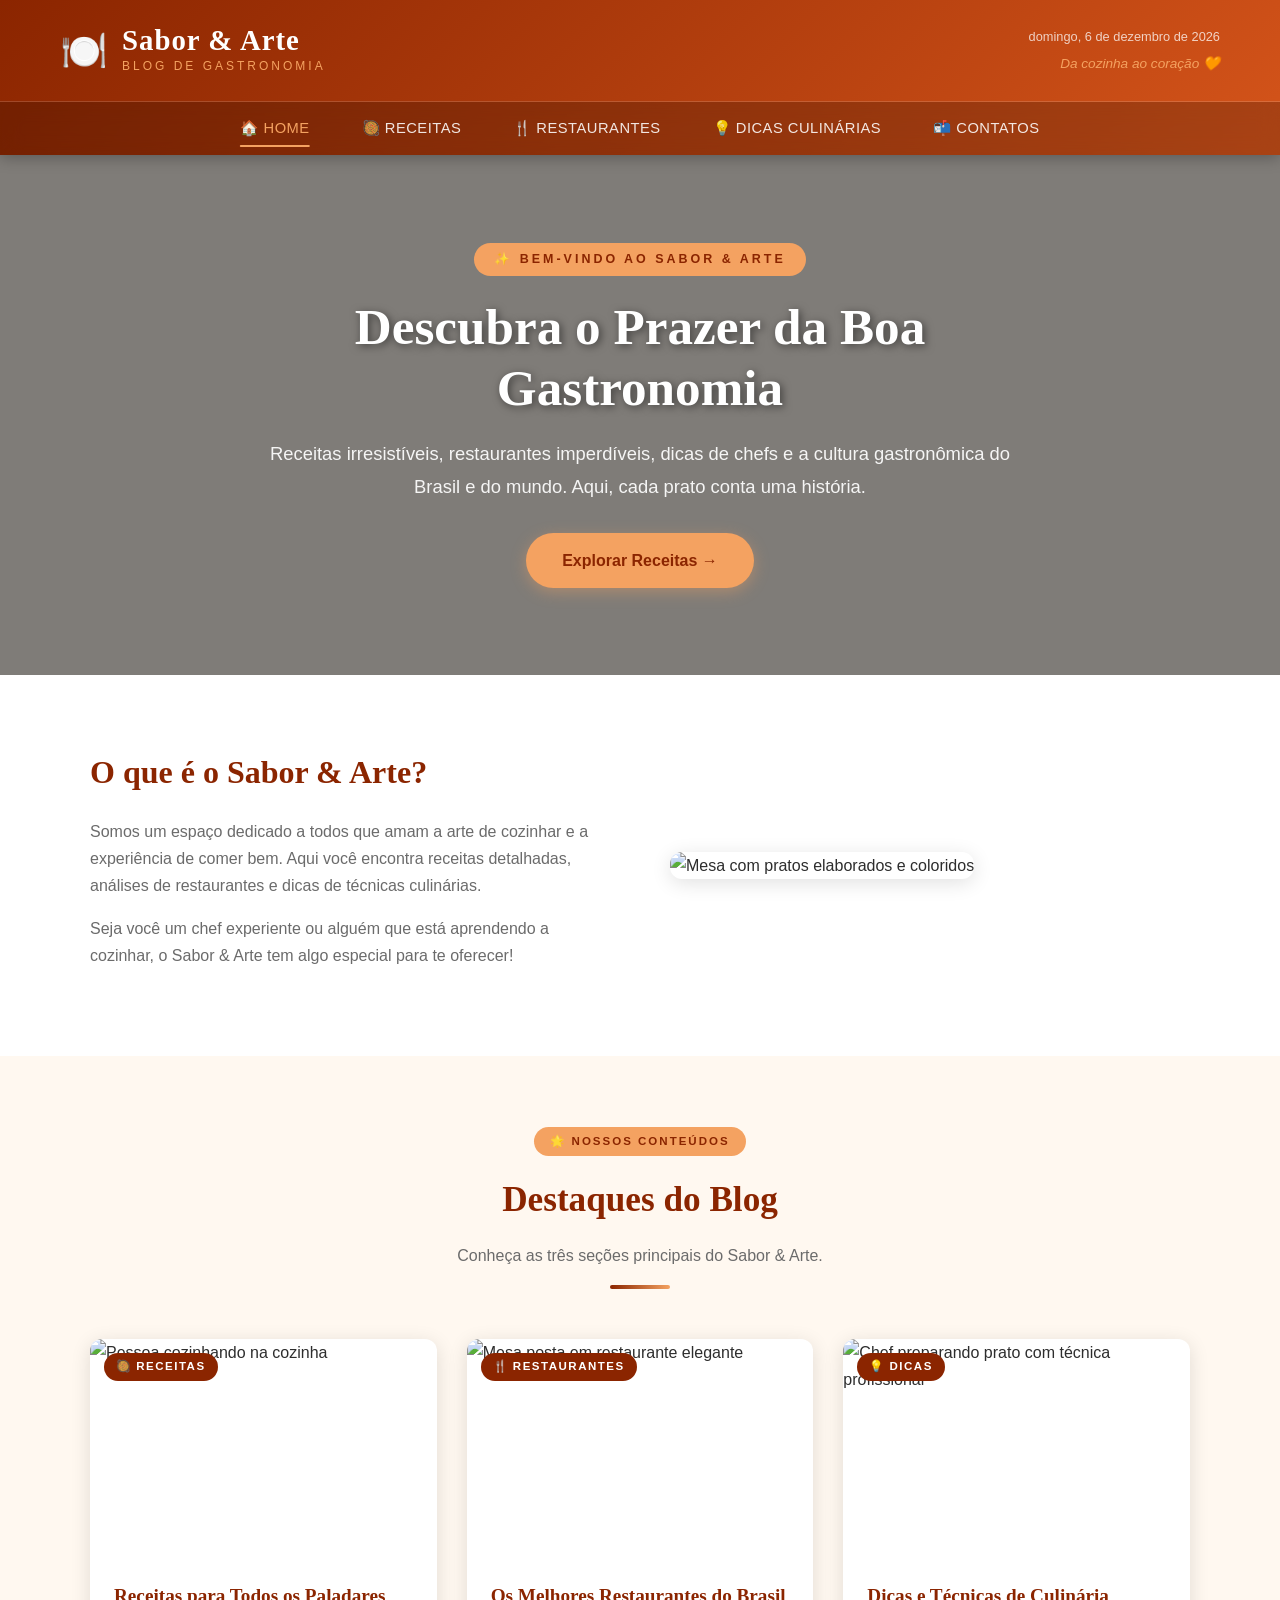
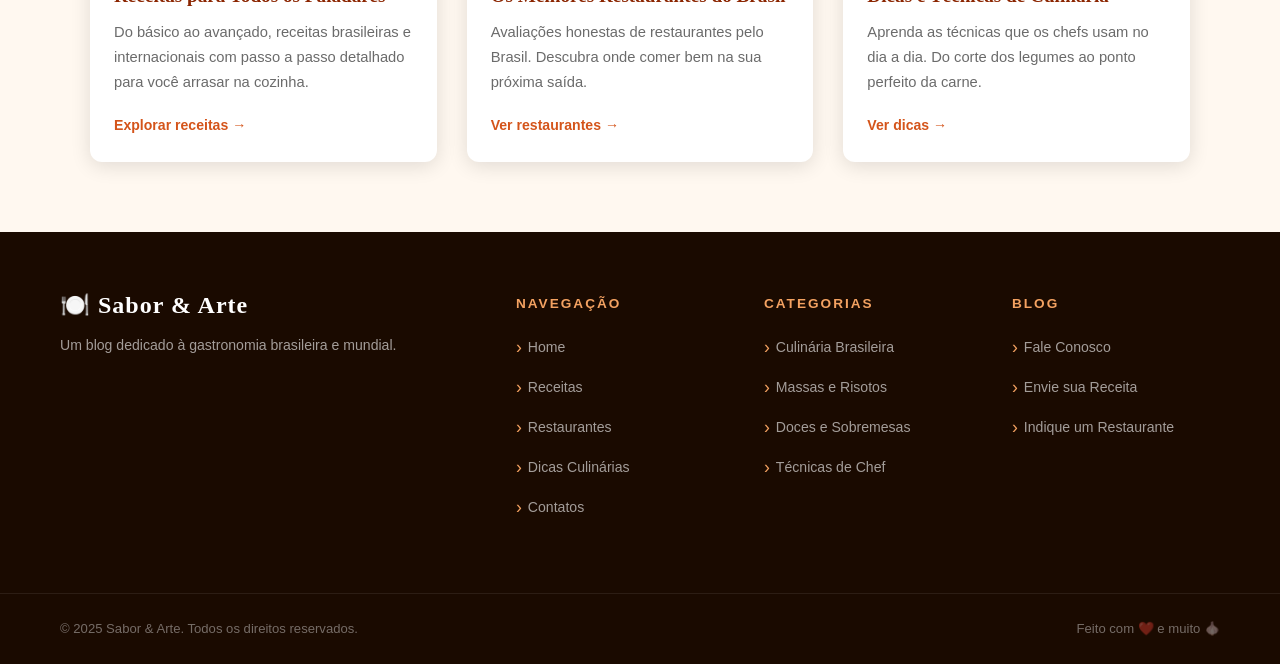
==== commit e5622098: "Update index.html" ====
--- a/index.html
+++ b/index.html
@@ -3,14 +3,12 @@
 <head>
   <meta charset="UTF-8" />
   <meta name="viewport" content="width=device-width, initial-scale=1.0" />
-  <meta name="description"
-        content="Sabor & Arte — Blog de gastronomia com receitas, restaurantes, dicas culinárias e muito mais." />
+  <meta name="description" content="Sabor & Arte — Blog de gastronomia com receitas, restaurantes e dicas culinárias." />
   <title>Sabor &amp; Arte | Blog de Gastronomia</title>
   <link rel="stylesheet" href="css/style.css" />
 </head>
 <body>
 
-  <!-- ===================== HEADER ===================== -->
   <header>
     <div class="header-top">
       <a href="index.html" class="logo">
@@ -25,8 +23,6 @@
         <span class="header-slogan">Da cozinha ao coração 🧡</span>
       </div>
     </div>
-
-    <!-- NAV -->
     <nav>
       <ul>
         <li><a href="index.html" class="active">🏠 Home</a></li>
@@ -38,7 +34,6 @@
     </nav>
   </header>
 
-  <!-- ===================== MAIN ===================== -->
   <main>
 
     <!-- HERO -->
@@ -48,8 +43,7 @@
         <h1>Descubra o Prazer da Boa Gastronomia</h1>
         <p>
           Receitas irresistíveis, restaurantes imperdíveis, dicas de chefs e
-          a cultura gastronômica do Brasil e do mundo. Aqui, cada prato conta
-          uma história.
+          a cultura gastronômica do Brasil e do mundo. Aqui, cada prato conta uma história.
         </p>
         <a href="receitas.html" class="btn-hero">Explorar Receitas →</a>
       </div>
@@ -63,48 +57,19 @@
           <p>
             Somos um espaço dedicado a todos que amam a arte de cozinhar e
             a experiência de comer bem. Aqui você encontra receitas
-            detalhadas, análises de restaurantes, dicas de técnicas
-            culinárias e muito conteúdo sobre a cultura gastronômica
-            brasileira e internacional.
-          </p>
-          <p>
-            Nosso time é formado por cozinheiros apaixonados, críticos
-            gastronômicos e amantes da boa mesa que se dedicam a trazer
-            o melhor conteúdo culinário para você.
+            detalhadas, análises de restaurantes e dicas de técnicas
+            culinárias.
           </p>
           <p>
             Seja você um chef experiente ou alguém que está aprendendo
-            a fritar um ovo, o <strong>Sabor &amp; Arte</strong> tem
-            algo especial para te oferecer!
+            a cozinhar, o Sabor &amp; Arte tem algo especial para te oferecer!
           </p>
-          <div class="sobre-stats">
-            <div class="stat">
-              <span class="stat-numero">+150</span>
-              <span class="stat-label">Receitas</span>
-            </div>
-            <div class="stat">
-              <span class="stat-numero">+80</span>
-              <span class="stat-label">Restaurantes</span>
-            </div>
-            <div class="stat">
-              <span class="stat-numero">+30</span>
-              <span class="stat-label">Dicas Pro</span>
-            </div>
-            <div class="stat">
-              <span class="stat-numero">12k</span>
-              <span class="stat-label">Leitores</span>
-            </div>
-          </div>
         </div>
         <div class="sobre-imagem">
           <img
             src="https://images.unsplash.com/photo-1466637574441-749b8f19452f?w=700&q=80"
             alt="Mesa com pratos elaborados e coloridos"
           />
-          <div class="sobre-imagem-badge">
-            <span>5+</span>
-            <small>anos de conteúdo</small>
-          </div>
         </div>
       </div>
     </section>
@@ -114,8 +79,7 @@
       <div class="section-header">
         <span class="section-tag">🌟 Nossos Conteúdos</span>
         <h2>Destaques do Blog</h2>
-        <p>Conheça as três seções principais do Sabor &amp; Arte e mergulhe
-           no universo gastronômico.</p>
+        <p>Conheça as três seções principais do Sabor &amp; Arte.</p>
         <div class="divisor"></div>
       </div>
 
@@ -126,17 +90,15 @@
           <div class="card-img-wrap">
             <img
               src="https://images.unsplash.com/photo-1556909114-f6e7ad7d3136?w=700&q=80"
-              alt="Diversas receitas elaboradas"
+              alt="Pessoa cozinhando na cozinha"
             />
             <span class="card-categoria">🥘 Receitas</span>
           </div>
           <div class="card-body">
             <h3>Receitas para Todos os Paladares</h3>
             <p>
-              De receitas clássicas da culinária brasileira a pratos
-              internacionais sofisticados. Passo a passo detalhado,
-              dicas de substituição e variações para dietas especiais.
-              Encontre sua próxima obra-prima na cozinha!
+              Do básico ao avançado, receitas brasileiras e internacionais
+              com passo a passo detalhado para você arrasar na cozinha.
             </p>
             <span class="card-link">Explorar receitas →</span>
           </div>
@@ -147,17 +109,15 @@
           <div class="card-img-wrap">
             <img
               src="https://images.unsplash.com/photo-1414235077428-338989a2e8c0?w=700&q=80"
-              alt="Restaurante elegante com mesa posta"
+              alt="Mesa posta em restaurante elegante"
             />
             <span class="card-categoria">🍴 Restaurantes</span>
           </div>
           <div class="card-body">
             <h3>Os Melhores Restaurantes do Brasil</h3>
             <p>
-              Avaliações honestas e detalhadas dos melhores restaurantes
-              do país. Ambiente, atendimento, custo-benefício e, claro,
-              a qualidade dos pratos. Descubra onde comer bem na sua
-              cidade e nas suas viagens.
+              Avaliações honestas de restaurantes pelo Brasil.
+              Descubra onde comer bem na sua próxima saída.
             </p>
             <span class="card-link">Ver restaurantes →</span>
           </div>
@@ -168,7 +128,7 @@
           <div class="card-img-wrap">
             <img
               src="https://images.unsplash.com/photo-1507048331197-7d4ac70811cf?w=700&q=80"
-              alt="Chef preparando prato com técnica"
+              alt="Chef preparando prato com técnica profissional"
             />
             <span class="card-categoria">💡 Dicas</span>
           </div>
@@ -176,9 +136,7 @@
             <h3>Dicas e Técnicas de Culinária</h3>
             <p>
               Aprenda as técnicas que os chefs usam no dia a dia.
-              Desde o corte correto dos legumes até o ponto perfeito
-              de um risoto. Dicas de conservação, harmonização de
-              vinhos e muito mais!
+              Do corte dos legumes ao ponto perfeito da carne.
             </p>
             <span class="card-link">Ver dicas →</span>
           </div>
@@ -187,39 +145,13 @@
       </div>
     </section>
 
-    <!-- BANNER CTA -->
-    <div class="banner-cta">
-      <h2>🍳 Pronto para cozinhar algo incrível?</h2>
-      <p>
-        Explore nossas receitas, descubra novos restaurantes e aprenda
-        com os melhores chefs. O mundo gastronômico te espera!
-      </p>
-      <a href="receitas.html" class="btn-cta">Começar Agora</a>
-    </div>
-
-    <!-- NEWSLETTER -->
-    <section class="newsletter">
-      <h2>📩 Receba Novidades Quentinhas</h2>
-      <p>Assine nossa newsletter e receba receitas, dicas e avaliações
-         de restaurantes diretamente no seu e-mail.</p>
-      <form class="newsletter-form" onsubmit="return false;">
-        <input type="email" placeholder="Seu melhor e-mail..." required />
-        <button type="submit">Assinar Grátis</button>
-      </form>
-    </section>
-
   </main>
 
-  <!-- ===================== FOOTER ===================== -->
   <footer>
     <div class="footer-top">
       <div class="footer-brand">
         <span class="logo-title">🍽️ Sabor &amp; Arte</span>
-        <p>
-          Um blog dedicado à gastronomia brasileira e mundial.
-          Compartilhamos receitas, avaliações e dicas para quem
-          ama a arte de comer bem.
-        </p>
+        <p>Um blog dedicado à gastronomia brasileira e mundial.</p>
       </div>
       <div class="footer-col">
         <h4>Navegação</h4>
@@ -235,20 +167,17 @@
         <h4>Categorias</h4>
         <ul>
           <li><a href="receitas.html">Culinária Brasileira</a></li>
-          <li><a href="receitas.html">Massas & Risotos</a></li>
-          <li><a href="receitas.html">Doces & Sobremesas</a></li>
+          <li><a href="receitas.html">Massas e Risotos</a></li>
+          <li><a href="receitas.html">Doces e Sobremesas</a></li>
           <li><a href="dicas.html">Técnicas de Chef</a></li>
-          <li><a href="restaurantes.html">Fine Dining</a></li>
         </ul>
       </div>
       <div class="footer-col">
-        <h4>Contato</h4>
+        <h4>Blog</h4>
         <ul>
-          <li><a href="contatos.html">📧 contato@saborarte.com.br</a></li>
-          <li><a href="contatos.html">📱 (11) 9 9999-8888</a></li>
-          <li><a href="contatos.html">📍 São Paulo, SP</a></li>
-          <li><a href="contatos.html">Instagram</a></li>
-          <li><a href="contatos.html">YouTube</a></li>
+          <li><a href="contatos.html">Fale Conosco</a></li>
+          <li><a href="contatos.html">Envie sua Receita</a></li>
+          <li><a href="contatos.html">Indique um Restaurante</a></li>
         </ul>
       </div>
     </div>
@@ -259,7 +188,6 @@
   </footer>
 
   <script>
-    // Exibe a data atual no header
     const d = new Date();
     const opts = { weekday:'long', day:'numeric', month:'long', year:'numeric' };
     document.getElementById('data-atual').textContent =
